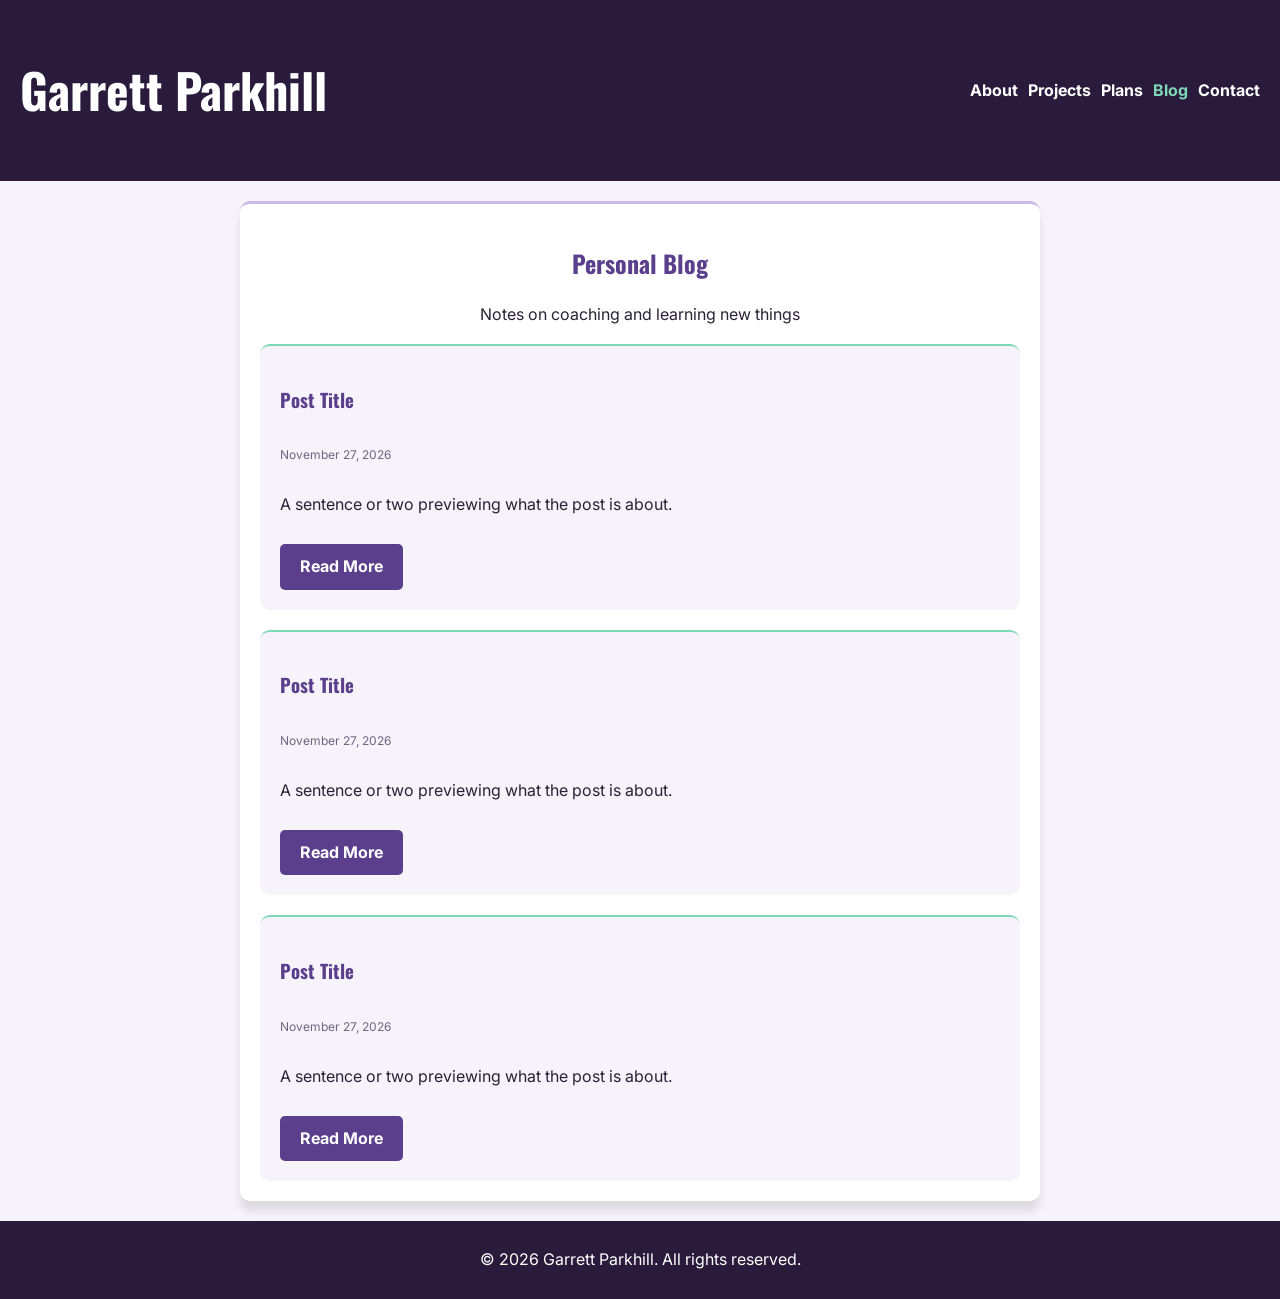
==== blog.html @ dabb5177 "Added and formatted blog page, link test" ====
<!DOCTYPE html>
<html lang="en">

<head>
    <meta charset="UTF-8">
    <meta name="viewport" content="width=device-width, initial-scale=1.0">
    <meta name="description" content="Articles on my experiences and what I learn through each project.">
    <meta property="og:title" content="Garrett Parkhill | Blog">
    <meta property="og:description" content="Articles on my experiences and what I learn through each project.">
    <meta property="og:url" content="https://garrettparkhill-collab.github.io/portfolio/blog.html">
    <meta property="og:type" content="website">
    <title>Garrett Parkhill | Blog</title>
    <link rel="preconnect" href="https://fonts.googleapis.com">
    <link rel="preconnect" href="https://fonts.gstatic.com" crossorigin>
    <link href="https://fonts.googleapis.com/css2?family=Inter:wght@400;600&family=Oswald:wght@500;700&display=swap"
        rel="stylesheet">
    <link rel="stylesheet" href="https://cdnjs.cloudflare.com/ajax/libs/font-awesome/6.5.1/css/all.min.css">
    <link rel="icon" href="favicon_io/favicon.ico" sizes="any">
    <link rel="apple-touch-icon" href="favicon_io/apple-touch-icon.png">
    <link rel="stylesheet" href="style.css">
</head>

<body>
    <header>
        <h1>Garrett Parkhill</h1>
        <nav>
            <a href="index.html#about">About</a>
            <a href="index.html#projects">Projects</a>
            <a href="index.html#plans">Plans</a>
            <a href="blog.html" aria-current="page">Blog</a>
            <a href="index.html#contact">Contact</a>
        </nav>
    </header>
    <main>
        <section>
            <h2>Personal Blog</h2>
            <p>Notes on coaching and learning new things</p>
            <div class="post-list">
                <article class="post-preview">
                    <h3>Post Title</h3>
                    <p class="post-meta">
                        <time datetime="2026-11-27">November 27, 2026</time>
                    </p>
                    <p>A sentence or two previewing what the post is about.</p>
                    <a href="#" class="button">Read More</a>
                </article>
                <article class="post-preview">
                    <h3>Post Title</h3>
                    <p class="post-meta">
                        <time datetime="2026-11-27">November 27, 2026</time>
                    </p>
                    <p>A sentence or two previewing what the post is about.</p>
                    <a href="#" class="button">Read More</a>
                </article>
                <article class="post-preview">
                    <h3>Post Title</h3>
                    <p class="post-meta">
                        <time datetime="2026-11-27">November 27, 2026</time>
                    </p>
                    <p>A sentence or two previewing what the post is about.</p>
                    <a href="#" class="button">Read More</a>
                </article>
            </div>
        </section>
    </main>
    <footer>
        <p>&copy; 2026 Garrett Parkhill. All rights reserved.</p>
    </footer>
</body>

</html>
---- style.css ----
/*Style 1: Navy Blue and Gold*/
/*
:root {
    --color-bg: #f7f6f2;
    --color-surface: #ffffff;
    --color-dark: #1b2a41;
    --color-text: #1f2933;
    --color-mutedtext: #6b7280;
    --color-accent: #1e4e8c;
    --color-accenthover: #163a6b;
    --color-navhover: #d4a72c;
    --color-highlight: #d4a72c;
    --color-highlightproject: #d4a72c;
}
    */

/*Style 2: Plum and Mint*/

:root {
    --color-bg: #f6f3fa;
    --color-surface: #ffffff;
    --color-dark: #2a1b3d;
    --color-text: #2a2235;
    --color-mutedtext: #6e6680;
    --color-accent: #5b3f8c;
    --color-accenthover: #452f6b;
    --color-navhover: #7fd8b5;
    --color-highlight: #c9b8e8;
    --color-highlightproject: #7fd8b5;
}


/*original color scheme*/
/*
:root {
    --color-bg: #f4f4f5;
    --color-surface: #ffffff;
    --color-dark: #18181b;
    --color-text: #27272a;
    --color-mutedtext: #71717a;
    --color-accent: #b91c1c;
    --color-accenthover:#7f1d1d;
    --color-navhover: #f87171;
    --color-highlight: #f87171;
    --color-highlightproject: #d4a72c;
}
*/

html {
    scroll-behavior: smooth;
}

body {
    background-color: var(--color-bg);
    font-family: 'Inter', sans-serif;
    margin: 0;
    line-height: 1.6;
}

header {
    display: flex;
    justify-content: space-between;
    align-items: center;
    gap: 20px;
    background-color: var(--color-dark);
    padding: 20px;
    position: sticky;
    top: 0;
    z-index: 10;
}

header h1 {
    color: var(--color-surface);
}

h1,
h2,
h3,
h4 {
    font-family: 'Oswald', sans-serif;
    color: var(--color-accent);
}

h1 {
    font-size: 48px;
}

nav {
    display: flex;
    gap: 10px;
}

nav a {
    color: var(--color-surface);
    text-decoration: none;
    font-weight: bold;
    transition: color 0.2s ease;
}

nav a:hover {
    color: var(--color-navhover);
}

nav a[aria-current="page"] {
    color: var(--color-navhover);
}

main {
    max-width: 800px;
    margin: 0 auto;
}

section {
    text-align: center;
    padding: 20px;
    margin: 20px 0;
    border-radius: 10px;
    box-shadow: 0 10px 8px rgba(0, 0, 0, 0.1);
    color: var(--color-text);
    background-color: var(--color-surface);
    border-top: 3px solid var(--color-highlight);
    scroll-margin-top: 180px;
}

footer {
    background-color: var(--color-dark);
    color: var(--color-surface);
    padding: 10px;
    text-align: center;
}

.button {
    background-color: var(--color-accent);
    color: var(--color-surface);
    text-decoration: none;
    font-weight: bold;
    padding: 10px 20px;
    border-radius: 5px;
    display: inline-block;
    margin-top: 10px;
    transition: background-color 0.2s ease;
}

.button:hover {
    background-color: var(--color-accenthover);
}

.project-grid {
    display: grid;
    grid-template-columns: repeat(auto-fit, minmax(250px, 1fr));
    gap: 20px;
}

.project-card,
.post-preview {
    display: flex;
    flex-direction: column;
    background-color: var(--color-bg);
    padding: 20px;
    border-radius: 10px;
    border-top: 2px solid var(--color-highlightproject);
    text-align: left;
}

.project-card .button {
    margin-top: auto;
    align-self: center;
}

.social-links {
    list-style: none;
    padding: 0;
    display: flex;
    justify-content: center;
    align-items: center;
    gap: 20px;
    flex-wrap: wrap;
}

.social-links a {
    display: flex;
    align-items: center;
    gap: 8px;
    color: var(--color-accent);
    text-decoration: none;
    transition: color 0.2s ease, transform 0.2s ease;

}

.social-links a:hover {
    color: var(--color-accenthover);
    transform: translateY(-3px);
}

.social-links i {
    font-size: 30px;
}

.text-link {
    display: flex;
    align-items: center;
    gap: 8px;
    align-self: flex-start;
    color: var(--color-accent);
    transition: color 0.2s ease, transform 0.2s ease;
}

.text-link:hover {
    color: var(--color-accenthover);
    transform: translateY(-3px);
}

.text-link i {
    font-size: 20px;
}

.tags {
    list-style: none;
    padding: 0;
    display: flex;
    justify-content: flex-start;
    align-items: center;
    gap: 8px;
    flex-wrap: wrap;
}

.tags li {
    background-color: var(--color-highlight);
    padding: 4px 12px;
    border-radius: 999px;
    font-size: 12px;
    font-weight: bold;
}

.planned {
    border-top-style: dashed;
}

.post-meta {
    font-size: 12px;
    color: var(--color-mutedtext);
}

.post-preview .button {
    align-self: flex-start;
}

.post-list {
    display: flex;
    flex-direction: column;
    gap: 20px;
}

@media (max-width:600px) {
    header {
        flex-direction: column;
        position: static;
    }

    h1 {
        font-size: 25px;
    }

    main {
        padding: 7px;
    }

    section {
        padding: 10px;
        scroll-margin-top: 0;
    }
}

@media (prefers-reduced-motion: reduce) {
    html {
        scroll-behavior: auto;
    }
}
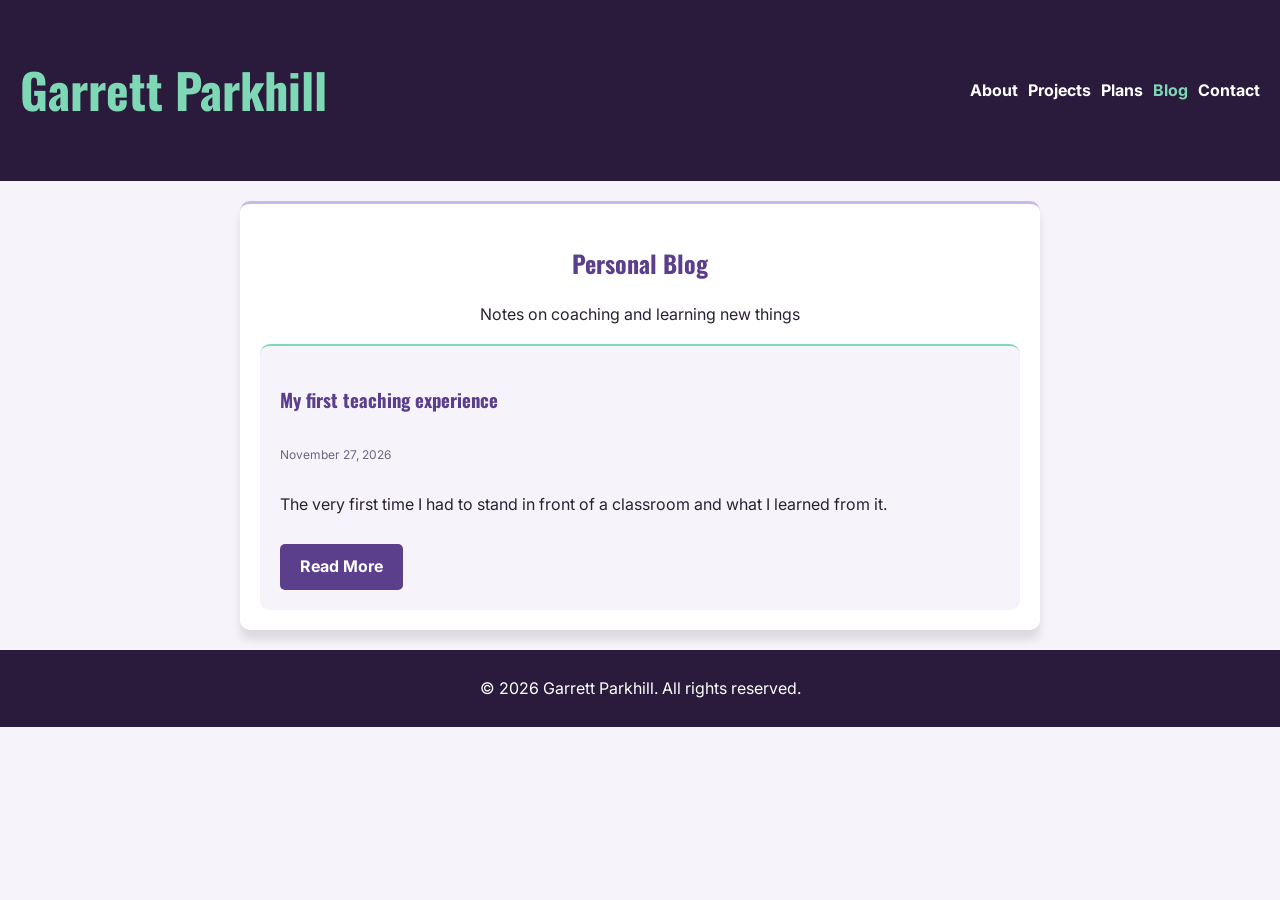
==== commit efd11dca: "Added blog page, formatted and checked links, filler article in place" ====
--- a/blog.html
+++ b/blog.html
@@ -36,29 +36,23 @@
             <h2>Personal Blog</h2>
             <p>Notes on coaching and learning new things</p>
             <div class="post-list">
-                <article class="post-preview">
+                <!-- New article insertion template
+                 <article class="post-preview">
                     <h3>Post Title</h3>
                     <p class="post-meta">
                         <time datetime="2026-11-27">November 27, 2026</time>
                     </p>
                     <p>A sentence or two previewing what the post is about.</p>
-                    <a href="#" class="button">Read More</a>
+                    <a href="posts/first-post.html" class="button">Read More</a>
                 </article>
+                 -->
                 <article class="post-preview">
-                    <h3>Post Title</h3>
+                    <h3>My first teaching experience</h3>
                     <p class="post-meta">
                         <time datetime="2026-11-27">November 27, 2026</time>
                     </p>
-                    <p>A sentence or two previewing what the post is about.</p>
-                    <a href="#" class="button">Read More</a>
-                </article>
-                <article class="post-preview">
-                    <h3>Post Title</h3>
-                    <p class="post-meta">
-                        <time datetime="2026-11-27">November 27, 2026</time>
-                    </p>
-                    <p>A sentence or two previewing what the post is about.</p>
-                    <a href="#" class="button">Read More</a>
+                    <p>The very first time I had to stand in front of a classroom and what I learned from it.</p>
+                    <a href="posts/teaching-post.html" class="button">Read More</a>
                 </article>
             </div>
         </section>
--- a/style.css
+++ b/style.css
@@ -70,7 +70,7 @@
 }
 
 header h1 {
-    color: var(--color-surface);
+    color: var(--color-navhover);
 }
 
 h1,
@@ -251,6 +251,14 @@
     gap: 20px;
 }
 
+.post {
+    max-width: 65ch;
+    text-align: left;
+    align-items: center;
+    margin: 0 auto;
+    font-size: 20px;
+}
+
 @media (max-width:600px) {
     header {
         flex-direction: column;
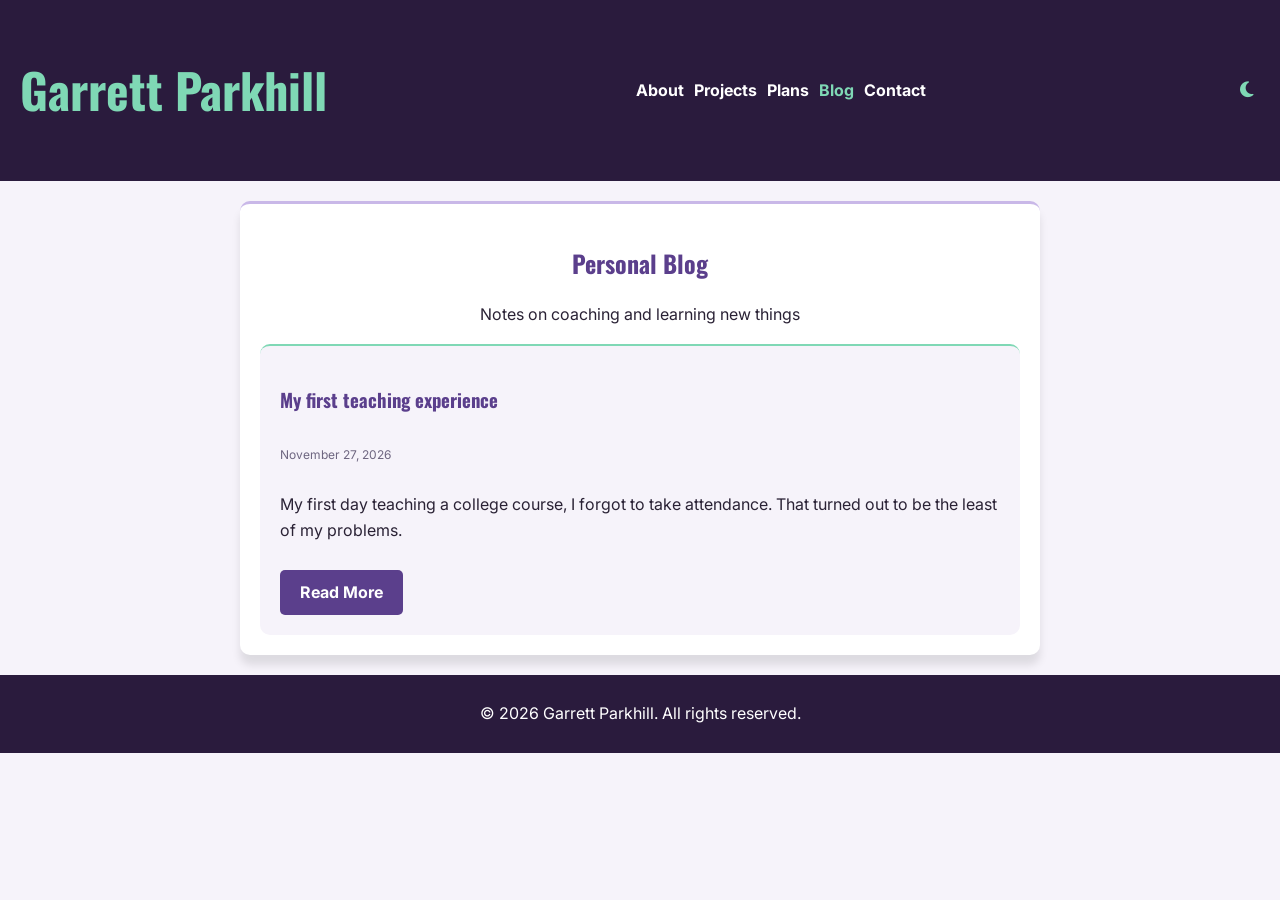
==== commit 5433a25c: "Dark mode with javascript, does not save between page transitions" ====
--- a/blog.html
+++ b/blog.html
@@ -17,7 +17,7 @@
     <link rel="stylesheet" href="https://cdnjs.cloudflare.com/ajax/libs/font-awesome/6.5.1/css/all.min.css">
     <link rel="icon" href="favicon_io/favicon.ico" sizes="any">
     <link rel="apple-touch-icon" href="favicon_io/apple-touch-icon.png">
-    <link rel="stylesheet" href="style.css">
+    <link rel="stylesheet" href="style.css"> <script src="script.js" defer></script>
 </head>
 
 <body>
@@ -30,6 +30,8 @@
             <a href="blog.html" aria-current="page">Blog</a>
             <a href="index.html#contact">Contact</a>
         </nav>
+        <button id="theme-toggle" aria-label="Toggle dark mode">
+            <i class="fa-solid fa-moon" aria-hidden="true"></i>
     </header>
     <main>
         <section>
@@ -51,7 +53,7 @@
                     <p class="post-meta">
                         <time datetime="2026-11-27">November 27, 2026</time>
                     </p>
-                    <p>The very first time I had to stand in front of a classroom and what I learned from it.</p>
+                    <p>My first day teaching a college course, I forgot to take attendance. That turned out to be the least of my problems.</p>
                     <a href="posts/teaching-post.html" class="button">Read More</a>
                 </article>
             </div>
--- a/style.css
+++ b/style.css
@@ -1,21 +1,3 @@
-/*Style 1: Navy Blue and Gold*/
-/*
-:root {
-    --color-bg: #f7f6f2;
-    --color-surface: #ffffff;
-    --color-dark: #1b2a41;
-    --color-text: #1f2933;
-    --color-mutedtext: #6b7280;
-    --color-accent: #1e4e8c;
-    --color-accenthover: #163a6b;
-    --color-navhover: #d4a72c;
-    --color-highlight: #d4a72c;
-    --color-highlightproject: #d4a72c;
-}
-    */
-
-/*Style 2: Plum and Mint*/
-
 :root {
     --color-bg: #f6f3fa;
     --color-surface: #ffffff;
@@ -27,24 +9,23 @@
     --color-navhover: #7fd8b5;
     --color-highlight: #c9b8e8;
     --color-highlightproject: #7fd8b5;
-}
-
-
-/*original color scheme*/
-/*
-:root {
-    --color-bg: #f4f4f5;
-    --color-surface: #ffffff;
-    --color-dark: #18181b;
-    --color-text: #27272a;
-    --color-mutedtext: #71717a;
-    --color-accent: #b91c1c;
-    --color-accenthover:#7f1d1d;
-    --color-navhover: #f87171;
-    --color-highlight: #f87171;
-    --color-highlightproject: #d4a72c;
-}
-*/
+    --color-ondark: #ffffff;
+}
+
+/*Dark Theme for Plum and Mint*/
+[data-theme="dark"] {
+    --color-bg: #1a1225;
+    --color-surface: #251a33;
+    --color-dark: #120c1a;
+    --color-text: #ece6f5;
+    --color-mutedtext: #a99fbb;
+    --color-accent: #b9a3e3;
+    --color-accenthover: #d4c6f0;
+    --color-navhover: #7fd8b5;
+    --color-highlight: #5b3f8c;
+    --color-highlightproject: #7fd8b5;
+    --color-ondark: #ffffff;
+}
 
 html {
     scroll-behavior: smooth;
@@ -91,7 +72,7 @@
 }
 
 nav a {
-    color: var(--color-surface);
+    color: var(--color-ondark);
     text-decoration: none;
     font-weight: bold;
     transition: color 0.2s ease;
@@ -124,7 +105,7 @@
 
 footer {
     background-color: var(--color-dark);
-    color: var(--color-surface);
+    color: var(--color-ondark);
     padding: 10px;
     text-align: center;
 }
@@ -197,7 +178,7 @@
 }
 
 .text-link {
-    display: flex;
+    display: inline-flex;
     align-items: center;
     gap: 8px;
     align-self: flex-start;
@@ -254,9 +235,16 @@
 .post {
     max-width: 65ch;
     text-align: left;
-    align-items: center;
     margin: 0 auto;
-    font-size: 20px;
+    font-size: 18px;
+}
+
+#theme-toggle {
+    background: none;
+    border: none;
+    color: var(--color-navhover);
+    font-size: large;
+    cursor: pointer;
 }
 
 @media (max-width:600px) {
@@ -277,6 +265,10 @@
         padding: 10px;
         scroll-margin-top: 0;
     }
+
+    .post {
+        font-size: 15px;
+    }
 }
 
 @media (prefers-reduced-motion: reduce) {
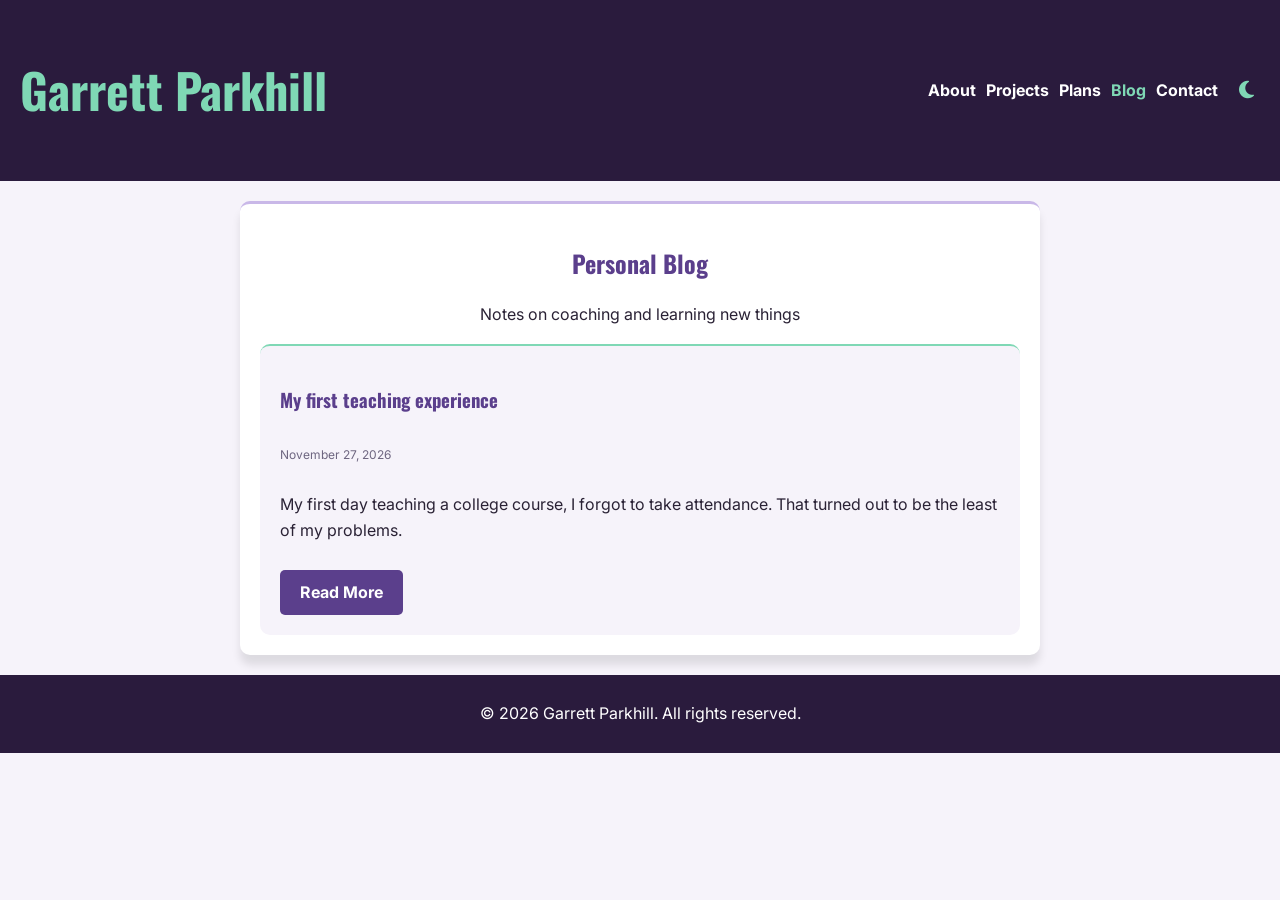
==== commit 116c09df: "fixed header with dark/light mode button" ====
--- a/blog.html
+++ b/blog.html
@@ -17,21 +17,30 @@
     <link rel="stylesheet" href="https://cdnjs.cloudflare.com/ajax/libs/font-awesome/6.5.1/css/all.min.css">
     <link rel="icon" href="favicon_io/favicon.ico" sizes="any">
     <link rel="apple-touch-icon" href="favicon_io/apple-touch-icon.png">
-    <link rel="stylesheet" href="style.css"> <script src="script.js" defer></script>
+    <link rel="stylesheet" href="style.css">
+    <script src="script.js" defer></script>
+    <script>
+        if (localStorage.getItem('theme') === 'dark') {
+            document.documentElement.setAttribute('data-theme', 'dark');
+        }
+    </script>
 </head>
 
 <body>
     <header>
         <h1>Garrett Parkhill</h1>
-        <nav>
-            <a href="index.html#about">About</a>
-            <a href="index.html#projects">Projects</a>
-            <a href="index.html#plans">Plans</a>
-            <a href="blog.html" aria-current="page">Blog</a>
-            <a href="index.html#contact">Contact</a>
-        </nav>
-        <button id="theme-toggle" aria-label="Toggle dark mode">
-            <i class="fa-solid fa-moon" aria-hidden="true"></i>
+        <div class="header-actions">
+            <nav>
+                <a href="index.html#about">About</a>
+                <a href="index.html#projects">Projects</a>
+                <a href="index.html#plans">Plans</a>
+                <a href="blog.html" aria-current="page">Blog</a>
+                <a href="index.html#contact">Contact</a>
+            </nav>
+            <button id="theme-toggle" aria-label="Toggle dark mode">
+                <i class="fa-solid fa-moon" aria-hidden="true"></i>
+            </button>
+        </div>
     </header>
     <main>
         <section>
@@ -53,7 +62,8 @@
                     <p class="post-meta">
                         <time datetime="2026-11-27">November 27, 2026</time>
                     </p>
-                    <p>My first day teaching a college course, I forgot to take attendance. That turned out to be the least of my problems.</p>
+                    <p>My first day teaching a college course, I forgot to take attendance. That turned out to be the
+                        least of my problems.</p>
                     <a href="posts/teaching-post.html" class="button">Read More</a>
                 </article>
             </div>
--- a/style.css
+++ b/style.css
@@ -239,11 +239,17 @@
     font-size: 18px;
 }
 
+.header-actions {
+    display: flex;
+    align-items: center;
+    gap: 15px;
+}
+
 #theme-toggle {
     background: none;
     border: none;
     color: var(--color-navhover);
-    font-size: large;
+    font-size: 20px;
     cursor: pointer;
 }
 
